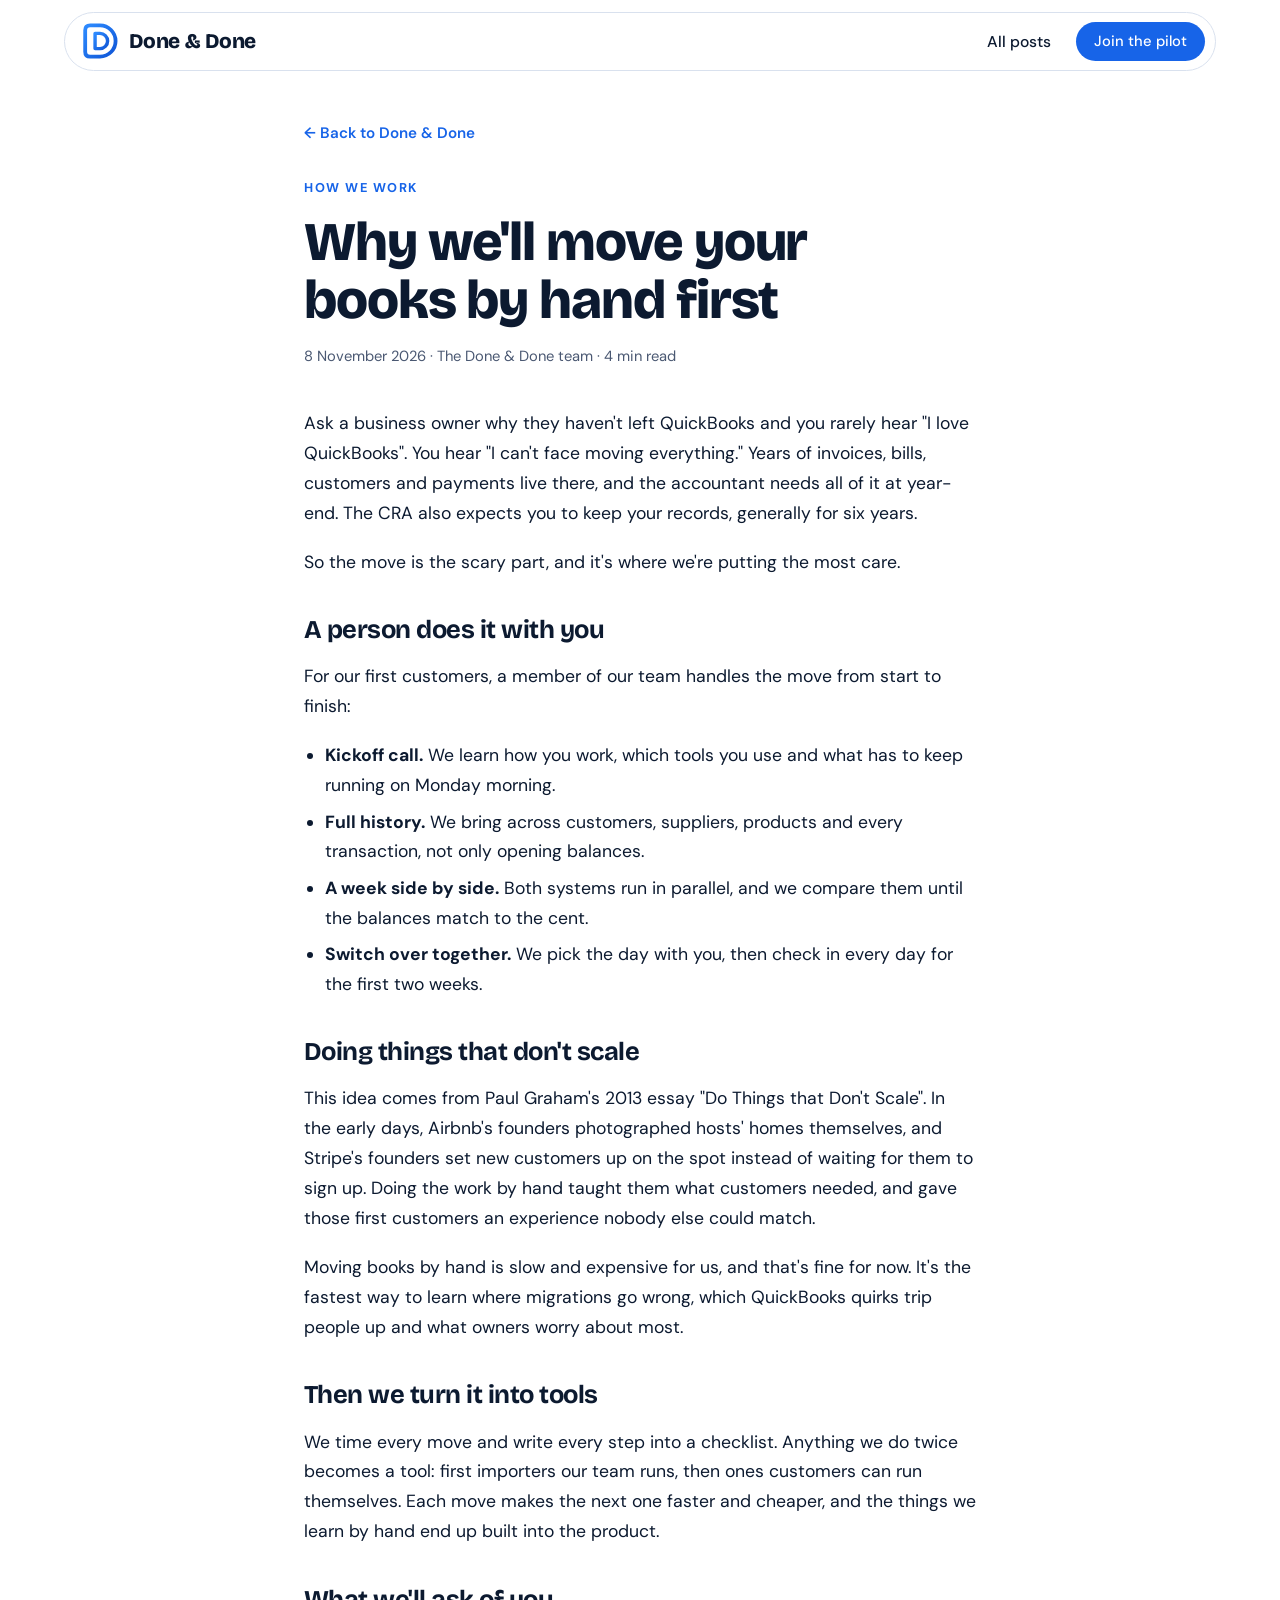
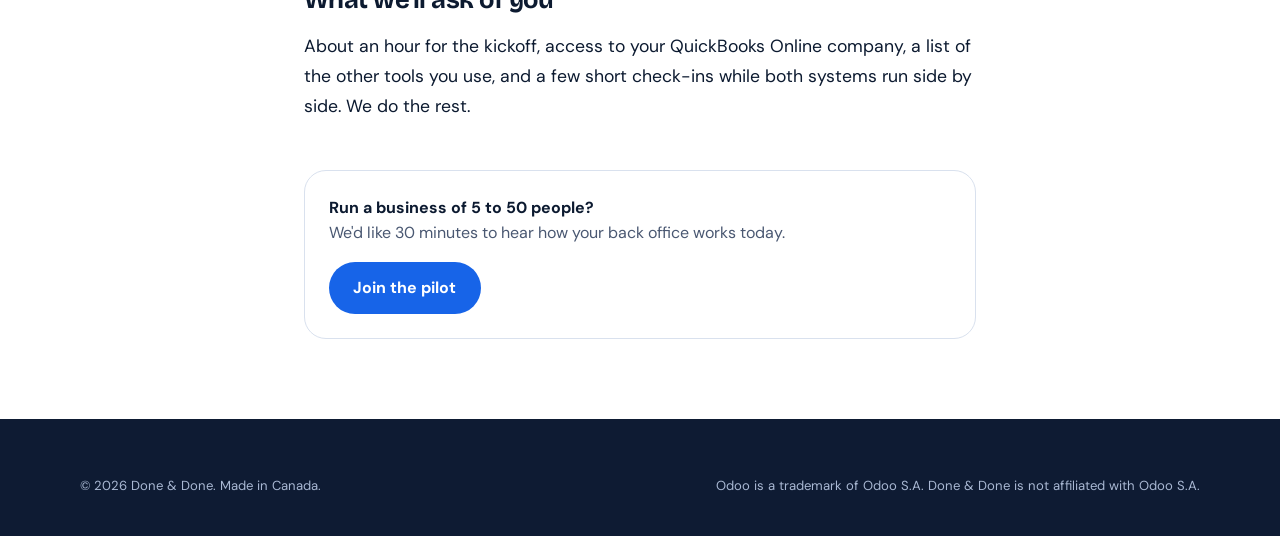
==== blog/moving-your-books-by-hand.html @ ceb871d8 "Done & Done company site Co-Authored-By: Claude Opus 5.5 <noreply@anthropic.com> Claude-Session: htt" ====
<!doctype html>
<html lang="en">
<head>
<meta charset="utf-8">
<meta name="viewport" content="width=device-width, initial-scale=1, viewport-fit=cover">
<title>Why we'll move your books by hand first · Done &amp; Done</title>
<meta name="description" content="Switching systems is the scary part. For our first customers, a person does it with you.">
<link rel="preconnect" href="https://fonts.googleapis.com">
<link rel="preconnect" href="https://fonts.gstatic.com" crossorigin>
<link rel="stylesheet" href="https://fonts.googleapis.com/css2?family=Bricolage+Grotesque:opsz,wght@12..96,500..800&family=DM+Sans:opsz,wght@9..40,400..700&family=DM+Mono:wght@400;500&display=swap">
<link rel="stylesheet" href="../assets/site.css">
</head>
<body>
<header class="site-header post-header">
  <div class="nav-shell">
    <a class="brand" href="../" aria-label="Done &amp; Done, home">
      <svg class="mark" viewBox="0 0 100 100" aria-hidden="true">
        <defs><linearGradient id="dd-grad" x1="0" y1="0" x2="1" y2="1"><stop offset="0" stop-color="#2E8BFF"/><stop offset="1" stop-color="#0F55D6"/></linearGradient></defs>
        <path class="mark-outer" d="M24 9 H50 A41 41 0 0 1 50 91 H24 Q11 91 11 78 V22 Q11 9 24 9 Z" fill="none" stroke="url(#dd-grad)" stroke-width="10" stroke-linejoin="round"/>
        <path class="mark-inner" d="M37 30 H50 A20 20 0 0 1 50 70 H37 Z" fill="none" stroke="url(#dd-grad)" stroke-width="9" stroke-linejoin="round"/>
      </svg>
      <span class="wordmark">Done &amp; Done</span>
    </a>
    <nav class="nav" aria-label="Main">
      <a href="../#blog">All posts</a>
      <a class="btn btn-primary" href="../#pilot">Join the pilot</a>
    </nav>
  </div>
</header>
<main class="post-page">
  <div class="wrap">
    <article class="article">
      <a class="back" href="../#blog">← Back to Done &amp; Done</a>
      <header>
        <p class="eyebrow">How we work</p>
        <h1>Why we'll move your books by hand first</h1>
        <p class="meta"><time datetime="2026-11-08">8 November 2026</time> · The Done &amp; Done team · 4 min read</p>
      </header>
      <div class="body">
        <p>Ask a business owner why they haven't left QuickBooks and you rarely hear "I love QuickBooks". You hear "I can't face moving everything." Years of invoices, bills, customers and payments live there, and the accountant needs all of it at year-end. The CRA also expects you to keep your records, generally for six years.</p>
        <p>So the move is the scary part, and it's where we're putting the most care.</p>
        <h2>A person does it with you</h2>
        <p>For our first customers, a member of our team handles the move from start to finish:</p>
        <ul>
        <li><strong>Kickoff call.</strong> We learn how you work, which tools you use and what has to keep running on Monday morning.</li>
        <li><strong>Full history.</strong> We bring across customers, suppliers, products and every transaction, not only opening balances.</li>
        <li><strong>A week side by side.</strong> Both systems run in parallel, and we compare them until the balances match to the cent.</li>
        <li><strong>Switch over together.</strong> We pick the day with you, then check in every day for the first two weeks.</li>
        </ul>
        <h2>Doing things that don't scale</h2>
        <p>This idea comes from Paul Graham's 2013 essay "Do Things that Don't Scale". In the early days, Airbnb's founders photographed hosts' homes themselves, and Stripe's founders set new customers up on the spot instead of waiting for them to sign up. Doing the work by hand taught them what customers needed, and gave those first customers an experience nobody else could match.</p>
        <p>Moving books by hand is slow and expensive for us, and that's fine for now. It's the fastest way to learn where migrations go wrong, which QuickBooks quirks trip people up and what owners worry about most.</p>
        <h2>Then we turn it into tools</h2>
        <p>We time every move and write every step into a checklist. Anything we do twice becomes a tool: first importers our team runs, then ones customers can run themselves. Each move makes the next one faster and cheaper, and the things we learn by hand end up built into the product.</p>
        <h2>What we'll ask of you</h2>
        <p>About an hour for the kickoff, access to your QuickBooks Online company, a list of the other tools you use, and a few short check-ins while both systems run side by side. We do the rest.</p>
      </div>
      <aside class="cta">
        <div>
          <strong>Run a business of 5 to 50 people?</strong>
          <p style="color:var(--muted)">We'd like 30 minutes to hear how your back office works today.</p>
        </div>
        <a class="btn btn-primary" href="../#pilot">Join the pilot</a>
      </aside>
    </article>
  </div>
</main>
<footer class="site-footer">
  <div class="wrap">
    <div class="foot-legal" style="margin-top:0;padding-top:0;border-top:0">
      <span>© 2026 Done &amp; Done. Made in Canada.</span>
      <span>Odoo is a trademark of Odoo S.A. Done &amp; Done is not affiliated with Odoo S.A.</span>
    </div>
  </div>
</footer>
</body>
</html>
---- assets/site.css ----
/* Done & Done site styles.
   Layout: full-width bands; hero with pixel tiles; a pinned isometric "factory" with scrolling text panels;
   a blue "Built for Canada" band framed by pixel edges; FAQ and blog strip; full footer. */
:root {
  --bg: #FFFFFF;
  --surface: #FFFFFF;
  --surface-2: #F1F5FC;
  --ink: #0C1A30;
  --muted: #4A5872;
  --line: #D9E1EE;
  --blue: #1764E8;
  --blue-strong: #0F4FC2;
  --on-blue: #FFFFFF;
  --tint: #EAF1FE;
  --hero-top: #A9C7FF;
  --band: #2F6FEA;
  --band-ink: #FFFFFF;
  --band-muted: #DCE7FF;
  --dark: #0E1B33;
  --dark-ink: #EEF3FC;
  --dark-muted: #A9B8D3;
  --done: #1E9E6A;
  --iso-top: #C9DBFF;
  --iso-left: #8DB2F7;
  --iso-right: #5C8FEC;
  --iso-ink: #0C1A30;
  --iso-belt: #17233A;
  --iso-floor: #EEF3FC;
  --iso-zone: #F2B53A;
  --iso-paper: #FFFFFF;
  --glass: rgba(255, 255, 255, 0.72);
  --shadow: 0 24px 60px -32px rgba(11, 35, 80, 0.35);
  --font-display: "Bricolage Grotesque", "DM Sans", system-ui, sans-serif;
  --font-body: "DM Sans", system-ui, -apple-system, "Segoe UI", sans-serif;
  --font-mono: "DM Mono", ui-monospace, "SFMono-Regular", Menlo, monospace;
  --step-3: clamp(2rem, 4vw, 2.9rem);
  --step-4: clamp(2.6rem, 6.4vw, 4.8rem);
  --wrap: 74rem;
  --header-h: 4.5rem;
}
:root, :root[data-theme="dark"] { color-scheme: light; }

* { box-sizing: border-box; }
html { scroll-behavior: smooth; }
section[id] { scroll-margin-top: 5.5rem; }
body {
  margin: 0; background: var(--bg); color: var(--ink);
  font-family: var(--font-body); font-size: 1rem; line-height: 1.6; -webkit-font-smoothing: antialiased;
}
h1, h2, h3 { font-family: var(--font-display); line-height: 1.06; margin: 0; text-wrap: balance; letter-spacing: -0.02em; }
p { margin: 0; }
a { color: var(--blue); }
img, svg { max-width: 100%; }
:focus-visible { outline: 3px solid var(--blue); outline-offset: 3px; border-radius: 6px; }
[hidden] { display: none !important; }

.wrap {
  max-width: var(--wrap); margin: 0 auto;
  padding-left: max(16px, env(safe-area-inset-left, 0px));
  padding-right: max(16px, env(safe-area-inset-right, 0px));
}
@media (min-width: 720px) {
  .wrap { padding-left: max(32px, env(safe-area-inset-left, 0px)); padding-right: max(32px, env(safe-area-inset-right, 0px)); }
}
.section { padding-block: clamp(4rem, 9vw, 7rem); }
.eyebrow { font-size: 0.8rem; font-weight: 700; letter-spacing: 0.12em; text-transform: uppercase; color: var(--blue); }
.lede { font-size: 1.2rem; color: var(--muted); max-width: 40rem; }
.h2 { font-size: var(--step-3); font-weight: 800; }

.btn {
  display: inline-flex; align-items: center; gap: 0.5rem; padding: 0.85rem 1.4rem; border-radius: 999px;
  font: 700 1rem var(--font-body); text-decoration: none; border: 2px solid transparent; cursor: pointer;
  transition: transform .15s ease, background-color .15s ease, border-color .15s ease;
}
.btn svg { width: 1em; height: 1em; }
.btn-primary { background: var(--blue); color: var(--on-blue); }
.btn-primary:hover { background: var(--blue-strong); transform: translateY(-1px); }
.btn-ghost { color: var(--ink); border-color: var(--line); background: var(--glass); }
.btn-ghost:hover { border-color: var(--blue); }
.btn-dark { background: var(--ink); color: var(--bg); }
.btn-dark:hover { transform: translateY(-1px); }

/* ---------- Header ---------- */
body::before { content: ""; position: fixed; inset: 0 0 auto; height: env(safe-area-inset-top, 0px); z-index: 30; background: var(--hero-top); }
.site-header {
  position: fixed; z-index: 20; left: 0; right: 0; top: env(safe-area-inset-top, 0px);
  padding-top: 0.75rem;
  padding-left: max(12px, env(safe-area-inset-left, 0px)); padding-right: max(12px, env(safe-area-inset-right, 0px));
  pointer-events: none;
}
.nav-shell {
  pointer-events: auto; margin: 0 auto; max-width: calc(var(--wrap) - 2rem);
  display: flex; align-items: center; justify-content: space-between; gap: 1.5rem;
  padding: 0.55rem 0.6rem 0.55rem 1rem; border-radius: 999px; border: 1px solid transparent;
  transition: background-color .35s ease, box-shadow .35s ease, border-color .35s ease, max-width .45s cubic-bezier(.5,0,.2,1), padding .35s ease;
}
.site-header.is-floating .nav-shell {
  max-width: 44rem; background: var(--glass); border-color: var(--line); box-shadow: var(--shadow);
  backdrop-filter: blur(14px) saturate(1.4); -webkit-backdrop-filter: blur(14px) saturate(1.4);
}
.brand { display: inline-flex; align-items: center; gap: 0.6rem; text-decoration: none; color: var(--ink); flex: none; }
.brand .mark { width: 38px; height: 38px; flex: none; overflow: visible; }
.wordmark { font-family: var(--font-display); font-weight: 800; font-size: 1.3rem; letter-spacing: -0.02em; white-space: nowrap; transition: opacity .3s ease, width .3s ease; }
.site-header.is-floating .wordmark { opacity: 0; width: 0; overflow: hidden; }
.mark-inner { transform-box: fill-box; transform-origin: 40% 50%; animation: mark-spin 7s cubic-bezier(.6,0,.3,1) infinite; }
.mark-outer { transform-box: fill-box; transform-origin: 50% 50%; animation: mark-breathe 7s ease-in-out infinite; }
@keyframes mark-spin {
  0%, 30% { transform: rotate(0deg) translateX(0); }
  42% { transform: rotate(-14deg) translateX(-3%); }
  56% { transform: rotate(10deg) translateX(3%); }
  68%, 100% { transform: rotate(0deg) translateX(0); }
}
@keyframes mark-breathe { 0%, 30%, 68%, 100% { transform: scale(1); } 49% { transform: scale(0.96); } }
.brand:hover .mark-inner { animation-duration: 2.2s; }

.nav { display: flex; align-items: center; gap: 0.25rem; }
.nav > a, .menu-btn {
  color: var(--ink); text-decoration: none; font: 500 0.98rem var(--font-body); padding: 0.5rem 0.8rem; border-radius: 999px;
  background: none; border: 0; cursor: pointer; display: inline-flex; align-items: center; gap: 0.3rem;
}
.nav > a:hover, .menu-btn:hover { background: var(--tint); }
.nav > a.btn { background: var(--blue); }
.nav .btn { margin-left: 0.5rem; padding: 0.6rem 1.15rem; font-size: 0.92rem; color: var(--on-blue); }
.nav .btn:hover { background: var(--blue-strong); }
.menu { position: relative; }
.menu-btn svg { width: 0.8rem; height: 0.8rem; transition: transform .25s ease; }
.menu.is-open .menu-btn svg { transform: rotate(180deg); }
.menu-list {
  position: absolute; top: calc(100% + 0.6rem); left: -0.5rem; min-width: 15rem; margin: 0; padding: 0.5rem; list-style: none;
  background: var(--surface); border: 1px solid var(--line); border-radius: 18px; box-shadow: var(--shadow);
  opacity: 0; visibility: hidden; transform: translateY(-10px); clip-path: inset(0 0 100% 0 round 18px);
  transition: opacity .25s ease, transform .3s cubic-bezier(.3,.7,.3,1), clip-path .35s cubic-bezier(.3,.7,.3,1), visibility 0s linear .35s;
}
.menu.is-open .menu-list { opacity: 1; visibility: visible; transform: none; clip-path: inset(0 0 0 0 round 18px); transition-delay: 0s; }
.menu-list a { display: block; padding: 0.6rem 0.8rem; border-radius: 12px; text-decoration: none; color: var(--ink); }
.menu-list a:hover { background: var(--tint); }
.menu-list small { display: block; color: var(--muted); font-size: 0.82rem; }
@media (max-width: 820px) {
  /* phones: keep the section links, drop the pilot button (it's in the hero and the contact section) */
  .nav { gap: 0; }
  .nav > a.btn { display: none; }
  .nav > a, .menu-btn { font-size: 0.9rem; padding: 0.45rem 0.55rem; white-space: nowrap; }
  .ps-tab { white-space: nowrap; font-size: 0.75rem; padding: 0.5rem 0.8rem; letter-spacing: 0.05em; }
  .wordmark { display: none; }
  .nav-shell { padding: 0.45rem 0.5rem 0.45rem 0.7rem; gap: 0.5rem; }
  .brand .mark { width: 32px; height: 32px; }
  .menu-list { left: -1rem; min-width: 14rem; }
}
@media (max-width: 360px) {
  .nav > a, .menu-btn { font-size: 0.84rem; padding: 0.4rem 0.4rem; }
  .nav > a[href="#blog"] { display: none; }
}

/* ---------- Hero ---------- */
.hero {
  position: relative; overflow: hidden;
  background: linear-gradient(180deg, var(--hero-top) 0%, color-mix(in srgb, var(--hero-top) 45%, var(--bg)) 38%, var(--bg) 72%);
  padding-block: calc(var(--header-h) + clamp(3rem, 7vw, 5.5rem)) clamp(4rem, 8vw, 6rem);
}
.tiles { position: absolute; inset: 0; display: grid; z-index: 0; }
.tile { background: transparent; transition: background-color .6s ease; }
.tile.on { background: var(--bg); }
.tile.lo.on { background: color-mix(in srgb, var(--hero-top) 70%, var(--bg)); }
.hero-inner { position: relative; z-index: 1; display: flex; flex-direction: column; align-items: center; text-align: center; }
.hero h1 { font-size: var(--step-4); font-weight: 800; max-width: 15ch; }
.hero h1 em { font-style: normal; color: var(--blue); }
.hero .lede { margin-top: 1.4rem; color: var(--ink); opacity: 0.82; }
.hero-ctas { display: flex; flex-wrap: wrap; justify-content: center; gap: 0.75rem; margin-top: 2rem; }

.week {
  margin-top: clamp(2.5rem, 5vw, 3.5rem); width: 100%; max-width: 46rem; text-align: left;
  background: var(--surface); border: 1px solid var(--line); border-radius: 26px; padding: 1.5rem 1.6rem; box-shadow: var(--shadow);
}
.week-head { display: flex; flex-wrap: wrap; justify-content: space-between; align-items: center; gap: 0.5rem; }
.pill { display: inline-block; padding: 0.25rem 0.7rem; border-radius: 999px; background: var(--blue); color: var(--on-blue); font-size: 0.72rem; font-weight: 700; letter-spacing: 0.08em; text-transform: uppercase; }
.week h2 { font: 700 1.05rem var(--font-body); letter-spacing: 0; }
.week ul { list-style: none; margin: 1rem 0 0; padding: 0; display: grid; grid-template-columns: repeat(2, minmax(0, 1fr)); gap: 0.9rem 1.5rem; }
@media (max-width: 600px) { .week ul { grid-template-columns: minmax(0, 1fr); } }
.week li { display: grid; grid-template-columns: 1.5rem minmax(0, 1fr); gap: 0.6rem; align-items: start; font-size: 0.95rem; }
.tick { width: 1.5rem; height: 1.5rem; border-radius: 50%; background: var(--done); display: grid; place-items: center; }
.tick svg { width: 0.85rem; height: 0.85rem; }
.week li s { color: var(--muted); }
.week li small { display: block; color: var(--ink); font-size: 0.85rem; }

/* ---------- Problem (dark card) ---------- */
.dark-card {
  background: var(--dark); color: var(--dark-ink); border-radius: 28px; overflow: hidden;
  display: grid; grid-template-columns: minmax(0, 1fr) minmax(0, 1fr); gap: 2rem; align-items: center;
  padding: clamp(2rem, 5vw, 3.5rem);
}
@media (max-width: 880px) { .dark-card { grid-template-columns: minmax(0, 1fr); } }
.dark-card .eyebrow { color: var(--dark-muted); }
.dark-card h2 { margin-top: 0.75rem; }
.dark-card p { color: var(--dark-muted); }
.pains { list-style: none; padding: 0; margin: 1.5rem 0 0; display: flex; flex-direction: column; gap: 0.8rem; }
.pains li { color: var(--dark-muted); padding-left: 1.4rem; position: relative; }
.pains li::before { content: ""; position: absolute; left: 0; top: 0.6em; width: 0.6rem; height: 0.6rem; background: var(--blue); }
.pains b { color: var(--dark-ink); }
.stat-line { margin-top: 1.75rem; padding-top: 1.25rem; border-top: 1px solid rgba(255,255,255,.14); display: grid; grid-template-columns: auto minmax(0, 1fr); gap: 1rem; align-items: center; }
.stat-line .num { font-family: var(--font-display); font-weight: 800; font-size: 2.6rem; line-height: 1; color: #7FAEFF; white-space: nowrap; }
.stat-line p { font-size: 0.95rem; }
.stat-line small { display: block; font-size: 0.75rem; margin-top: 0.25rem; opacity: 0.8; }
.scatter svg { width: 100%; height: auto; display: block; }
.scatter text { font: 600 13px var(--font-body); fill: #EEF3FC; }
.scatter .t { fill: #2A4D96; } .scatter .l { fill: #1C3A78; } .scatter .r { fill: #132C5E; }
.scatter .gap { stroke: #7FAEFF; stroke-width: 1.5; stroke-dasharray: 4 6; fill: none; opacity: .7; }
.scatter .x { stroke: #FF8A7A; stroke-width: 2.2; stroke-linecap: round; }
.scatter .floor { fill: rgba(255,255,255,.04); }

/* ---------- Factory (feature-flagged) ---------- */
.factory-intro { display: flex; flex-direction: column; align-items: center; text-align: center; gap: 1rem; }
.factory-intro .lede { max-width: 44rem; }
.factory-grid { display: grid; grid-template-columns: minmax(0, 1.35fr) minmax(0, 1fr); gap: clamp(1rem, 4vw, 3rem); margin-top: 2rem; }
.factory-stage {
  position: sticky; top: calc(env(safe-area-inset-top, 0px) + 6rem); height: min(72vh, 680px); align-self: start;
  display: flex; align-items: center; justify-content: center;
}
.factory-stage svg { width: 100%; height: 100%; overflow: visible; }
.factory-steps { list-style: none; margin: 0; padding: 0; }
.fstep { min-height: 72vh; display: flex; align-items: center; }
.fstep:first-child { min-height: 50vh; align-items: flex-start; padding-top: 12vh; }
.fstep:last-child { min-height: 60vh; }
.fcard {
  background: var(--surface); border: 1px solid var(--line); border-radius: 24px; padding: 1.6rem; width: 100%;
  opacity: 0.35; transform: translateY(8px); transition: opacity .45s ease, transform .45s ease, box-shadow .45s ease;
}
.fstep.is-active .fcard { opacity: 1; transform: none; box-shadow: var(--shadow); }
.fcard .num { font-family: var(--font-mono); font-size: 0.85rem; color: var(--blue); }
.fcard h3 { font-size: 1.6rem; margin-top: 0.4rem; }
.fcard p { color: var(--muted); margin-top: 0.6rem; }
.fcard code { display: block; margin-top: 1rem; padding: 0.75rem 0.9rem; border-radius: 12px; background: var(--surface-2); font: 0.82rem/1.55 var(--font-mono); color: var(--ink); white-space: normal; font-variant-numeric: tabular-nums; }
@media (max-width: 880px) {
  .factory-grid { grid-template-columns: minmax(0, 1fr); }
  .factory-stage { top: calc(env(safe-area-inset-top, 0px) + 4.5rem); height: 36vh; z-index: 2; background: var(--bg); border-bottom: 1px solid var(--line); padding-bottom: 0.5rem; }
  .fstep, .fstep:first-child, .fstep:last-child { min-height: 62vh; padding-top: 0; align-items: center; }
}

/* isometric scene */
.iso .t { fill: var(--iso-top); } .iso .l { fill: var(--iso-left); } .iso .r { fill: var(--iso-right); }
.iso .t, .iso .l, .iso .r { stroke: var(--iso-ink); stroke-opacity: .12; stroke-width: .6; stroke-linejoin: round; }
.iso .belt .t { fill: var(--iso-belt); }
.iso .belt .l, .iso .belt .r { fill: var(--iso-left); }
.iso .roller { fill: var(--iso-ink); opacity: .35; }
.iso .floor { fill: var(--iso-floor); }
.iso .zone { fill: none; stroke: var(--iso-zone); stroke-width: 2; stroke-dasharray: 7 7; opacity: .55; transition: opacity .4s ease; }
.iso .ink .t, .iso .ink .l, .iso .ink .r { fill: var(--iso-ink); }
.iso .paper { fill: var(--iso-paper); stroke: var(--iso-ink); stroke-opacity: .25; stroke-width: .6; }
.iso .accent { fill: var(--blue); }
.iso .amber { fill: var(--iso-zone); }
.iso .screen { fill: var(--iso-belt); }
.iso .bar { fill: #7FAEFF; transform-box: fill-box; transform-origin: 50% 100%; }
.iso .head { fill: var(--iso-ink); }
.iso .st { transition: opacity .5s ease, filter .5s ease; }
.iso[data-active] .st { opacity: .26; filter: saturate(0.2); }
.iso[data-active] .st.on { opacity: 1; filter: none; }
.iso .st.on .zone { opacity: 1; animation: zone-march 1.2s linear infinite; }
@keyframes zone-march { to { stroke-dashoffset: -14; } }
.iso .st.on .bar { animation: bar-grow .9s cubic-bezier(.3,.7,.3,1) both; }
@keyframes bar-grow { from { transform: scaleY(0.1); } to { transform: scaleY(1); } }
.iso .parcel .t { fill: #F5C46A; } .iso .parcel .l { fill: #E3A33C; } .iso .parcel .r { fill: #C98622; }
.iso .blink { animation: blink 1.6s ease-in-out infinite; }
@keyframes blink { 50% { opacity: .25; } }

/* ---------- Order flow (shown when the factory flag is off) ---------- */
.band-flow { background: var(--dark); color: var(--dark-ink); }
.band-flow .eyebrow { color: var(--dark-muted); }
.band-flow .lede { color: var(--dark-muted); }
.flow-head { display: flex; flex-wrap: wrap; justify-content: space-between; align-items: end; gap: 1.5rem; }
.flow-controls { display: flex; gap: 0.5rem; }
.flow-controls button { background: transparent; color: var(--dark-ink); border: 1px solid #2A4270; border-radius: 999px; padding: 0.5rem 1rem; font: 600 0.9rem var(--font-body); cursor: pointer; }
.flow-controls button:hover { border-color: var(--dark-ink); }
.machine { position: relative; margin-top: 2rem; padding-top: 2.75rem; }
.rail { position: absolute; background: #2A4270; border-radius: 4px; }
.rail-fill { position: absolute; background: var(--blue); border-radius: 4px; transition: all .8s cubic-bezier(.6,.05,.3,1); }
.stations { position: relative; z-index: 1; display: grid; grid-template-columns: repeat(5, minmax(0, 1fr)); gap: 1rem; list-style: none; margin: 0; padding: 0; }
.station { background: #13284F; border: 1px solid #2A4270; border-radius: 18px; padding: 1.1rem 1rem 1.2rem; display: flex; flex-direction: column; gap: 0.55rem; min-width: 0; transition: border-color .4s ease, transform .4s ease; }
.station .ico { width: 44px; height: 44px; border-radius: 12px; display: grid; place-items: center; background: var(--dark); border: 1px solid #2A4270; transition: background-color .4s ease; }
.station .ico svg { width: 22px; height: 22px; stroke: var(--dark-muted); }
.station h3 { font-size: 1.1rem; }
.station p { font-size: 0.88rem; color: var(--dark-muted); line-height: 1.45; }
.station.is-on { border-color: var(--blue); transform: translateY(-4px); }
.station.is-on .ico, .station.is-done .ico { background: var(--blue); border-color: var(--blue); }
.station.is-on .ico svg, .station.is-done .ico svg { stroke: #FFFFFF; }
.flow-parcel { position: absolute; z-index: 2; left: 0; top: 0; width: 34px; height: 34px; margin: -17px 0 0 -17px; border-radius: 10px; background: #FFFFFF; box-shadow: 0 0 0 6px rgba(23,100,232,.45); display: grid; place-items: center; transition: transform .8s cubic-bezier(.6,.05,.3,1); }
.flow-parcel svg { width: 18px; height: 18px; stroke: #1764E8; }
.slip { margin-top: 2rem; background: var(--surface); color: var(--ink); border-radius: 18px; padding: 1.5rem; }
.slip-title { font-size: 0.8rem; font-weight: 700; letter-spacing: 0.1em; text-transform: uppercase; color: var(--muted); }
.slip ol { list-style: none; margin: 0.75rem 0 0; padding: 0; display: flex; flex-direction: column; gap: 0.45rem; font: 0.85rem var(--font-mono); }
.slip li { display: grid; grid-template-columns: 6.5rem minmax(0, 1fr); gap: 0.75rem; opacity: 0.35; transition: opacity .4s ease; font-variant-numeric: tabular-nums; }
.slip li.is-done { opacity: 1; }
.slip li b { font-weight: 500; color: var(--blue); }
@media (max-width: 860px) {
  .machine { padding-top: 0; }
  .stations { grid-template-columns: minmax(0, 1fr); gap: 0.75rem; padding-left: 3rem; }
  .station { flex-direction: row; align-items: center; gap: 0.9rem; padding: 0.9rem; }
  .station .ico { flex: none; }
  .station.is-on { transform: translateX(4px); }
}
@media (max-width: 520px) { .slip li { grid-template-columns: minmax(0, 1fr); gap: 0; } }

/* ---------- How it works ---------- */
.steps { list-style: none; margin: 3rem 0 0; padding: 0; display: grid; grid-template-columns: repeat(4, minmax(0, 1fr)); gap: 1.25rem; counter-reset: step; }
@media (max-width: 960px) { .steps { grid-template-columns: repeat(2, minmax(0, 1fr)); } }
@media (max-width: 560px) { .steps { grid-template-columns: minmax(0, 1fr); } }
.steps li { counter-increment: step; background: var(--surface); border: 1px solid var(--line); border-radius: 22px; padding: 1.5rem; display: flex; flex-direction: column; gap: 0.5rem; min-width: 0; }
.steps li::before { content: "0" counter(step); font: 500 0.85rem var(--font-mono); color: var(--blue); }
.steps h3 { font-size: 1.35rem; }
.steps p { color: var(--muted); }

/* ---------- Pixel edges + Canada band ---------- */
.pixel-edge { display: grid; height: calc(var(--px, 32px) * 4); }
.pixel-edge span { background: transparent; }
.pixel-edge span.on { background: var(--band); }
.pixel-edge.flip span.on { background: var(--bg); }
.pixel-edge.flip { background: var(--band); }
.canada { background: var(--band); color: var(--band-ink); padding-block: clamp(3rem, 7vw, 5rem); }
.canada .eyebrow { color: var(--band-muted); }
.canada-head { display: grid; grid-template-columns: minmax(0, 1fr) minmax(0, 1fr); gap: 2rem; align-items: end; }
@media (max-width: 880px) { .canada-head { grid-template-columns: minmax(0, 1fr); } }
.canada-head p { color: var(--band-muted); font-size: 1.1rem; }
.canada-cards { display: grid; grid-template-columns: repeat(3, minmax(0, 1fr)); gap: 1.25rem; margin-top: 2.5rem; }
@media (max-width: 880px) { .canada-cards { grid-template-columns: minmax(0, 1fr); } }
.ccard { background: var(--surface); color: var(--ink); border-radius: 24px; padding: 1.6rem; display: flex; flex-direction: column; gap: 0.6rem; min-width: 0; }
.ccard .big { font-family: var(--font-display); font-weight: 800; font-size: clamp(2.2rem, 4vw, 3rem); line-height: 1; letter-spacing: -0.03em; }
.ccard p { color: var(--muted); }
.ccard.wide { grid-column: 1 / -1; display: grid; grid-template-columns: minmax(0, 1fr) minmax(0, 1.6fr); gap: 1.5rem 2.5rem; align-items: start; }
@media (max-width: 880px) { .ccard.wide { grid-template-columns: minmax(0, 1fr); } }
.ccard h3 { font-size: 1.35rem; }
.tax-wrap { overflow-x: auto; }
.tax { width: 100%; border-collapse: collapse; font-size: 0.95rem; min-width: 20rem; }
.tax th, .tax td { text-align: left; padding: 0.55rem 0.75rem; border-bottom: 1px solid var(--line); }
.tax th { font-size: 0.72rem; letter-spacing: 0.1em; text-transform: uppercase; color: var(--muted); font-weight: 700; }
.tax td.r, .tax th.r { text-align: right; }
.tax td.r { font: 0.9rem var(--font-mono); font-variant-numeric: tabular-nums; }
.tax-note { font-size: 0.8rem; color: var(--muted); margin-top: 0.6rem; }

/* ---------- Fit ---------- */
.fit-grid { display: grid; grid-template-columns: repeat(3, minmax(0, 1fr)); gap: 1.25rem; margin-top: 2.5rem; }
@media (max-width: 880px) { .fit-grid { grid-template-columns: minmax(0, 1fr); } }
.fit { border-top: 3px solid var(--blue); padding-top: 1.25rem; display: flex; flex-direction: column; gap: 0.5rem; }
.fit h3 { font-size: 1.3rem; }
.fit p { color: var(--muted); }

/* ---------- FAQ ---------- */
.faq-grid { display: grid; grid-template-columns: minmax(0, 0.8fr) minmax(0, 1.5fr); gap: clamp(2rem, 5vw, 4rem); align-items: start; }
@media (max-width: 880px) { .faq-grid { grid-template-columns: minmax(0, 1fr); } }
.faq-side { display: flex; flex-direction: column; gap: 1rem; align-items: flex-start; }
.faq-side h2 { font-size: clamp(2.6rem, 6vw, 4rem); }
.faq-side p { color: var(--muted); }
.faq-list { display: flex; flex-direction: column; gap: 0.75rem; }
.faq-list details { background: var(--surface); border: 1px solid var(--line); border-radius: 20px; padding: 0 1.4rem; transition: box-shadow .3s ease; }
.faq-list details[open] { box-shadow: var(--shadow); }
.faq-list summary { cursor: pointer; list-style: none; padding: 1.2rem 0; font: 700 1.15rem var(--font-display); letter-spacing: -0.01em; display: flex; justify-content: space-between; align-items: center; gap: 1rem; }
.faq-list summary::-webkit-details-marker { display: none; }
.faq-list summary::after { content: ""; flex: none; width: 1rem; height: 1rem; background:
  linear-gradient(var(--ink), var(--ink)) center / 100% 2px no-repeat, linear-gradient(var(--ink), var(--ink)) center / 2px 100% no-repeat; transition: transform .25s ease; }
.faq-list details[open] summary::after { transform: rotate(45deg); }
.faq-list details p { padding-bottom: 1.3rem; color: var(--muted); }

/* ---------- Blog strip ---------- */
.blog-head { display: grid; grid-template-columns: minmax(0, 1fr) minmax(0, 0.8fr); gap: 2rem; align-items: end; }
@media (max-width: 880px) { .blog-head { grid-template-columns: minmax(0, 1fr); } }
.blog-head h2 { font-size: clamp(2.4rem, 5.5vw, 3.6rem); }
.blog-head p { color: var(--muted); }
.posts { display: grid; grid-template-columns: repeat(2, minmax(0, 1fr)); gap: 1.5rem; margin-top: 2.5rem; }
@media (max-width: 720px) { .posts { grid-template-columns: minmax(0, 1fr); } }
.post-card { display: flex; flex-direction: column; gap: 0.8rem; text-decoration: none; color: var(--ink); min-width: 0; }
.post-thumb { position: relative; aspect-ratio: 16 / 9; max-width: 100%; border-radius: 22px; overflow: hidden; background: var(--band); display: grid; }
.post-thumb span.on { background: var(--hero-top); }
.post-thumb .tag { position: absolute; left: 1rem; top: 1rem; background: var(--glass); color: var(--ink); font-size: 0.72rem; font-weight: 700; letter-spacing: 0.08em; text-transform: uppercase; padding: 0.3rem 0.7rem; border-radius: 999px; }
.post-card h3 { font-size: 1.35rem; transition: color .2s ease; }
.post-card:hover h3 { color: var(--blue); }
.post-card p { color: var(--muted); }
.post-card time { font-size: 0.85rem; color: var(--muted); }

/* ---------- Pilot ---------- */
.pilot { background: var(--blue); color: var(--on-blue); border-radius: 28px; padding: clamp(2rem, 5vw, 3.5rem); display: grid; grid-template-columns: minmax(0, 1.3fr) minmax(0, 1fr); gap: 2rem; align-items: center; }
@media (max-width: 880px) { .pilot { grid-template-columns: minmax(0, 1fr); } }
.pilot h2 { font-size: var(--step-3); }
.pilot p { margin-top: 1rem; font-size: 1.1rem; opacity: 0.92; max-width: 34rem; }
.pilot ul { margin: 1.25rem 0 0; padding-left: 1.2rem; display: flex; flex-direction: column; gap: 0.35rem; }
.contact-card { background: var(--surface); color: var(--ink); border-radius: 18px; padding: 1.5rem; display: flex; flex-direction: column; gap: 0.75rem; min-width: 0; }
.contact-card .label { font-size: 0.8rem; font-weight: 700; letter-spacing: 0.1em; text-transform: uppercase; color: var(--muted); }
.email-row { display: flex; flex-wrap: wrap; gap: 0.5rem; align-items: center; }
.email { font: 1.05rem var(--font-mono); user-select: all; word-break: break-all; color: var(--ink); text-decoration: none; }
.copy { background: var(--tint); color: var(--ink); border: 0; border-radius: 999px; padding: 0.4rem 0.9rem; font: 600 0.85rem var(--font-body); cursor: pointer; }
.contact-card small { color: var(--muted); font-size: 0.85rem; }

/* ---------- Footer ---------- */
.site-footer { background: var(--dark); color: var(--dark-muted); padding-block: 3.5rem 2.5rem; font-size: 0.92rem; }
.foot-grid { display: grid; grid-template-columns: minmax(0, 1.4fr) repeat(3, minmax(0, 1fr)); gap: 2rem; }
@media (max-width: 820px) { .foot-grid { grid-template-columns: repeat(2, minmax(0, 1fr)); } }
@media (max-width: 480px) { .foot-grid { grid-template-columns: minmax(0, 1fr); } }
.site-footer .brand { color: var(--dark-ink); }
.site-footer h3 { font: 700 0.75rem var(--font-body); letter-spacing: 0.12em; text-transform: uppercase; color: var(--dark-ink); margin-bottom: 0.8rem; }
.site-footer ul { list-style: none; margin: 0; padding: 0; display: flex; flex-direction: column; gap: 0.45rem; }
.site-footer a { color: var(--dark-muted); text-decoration: none; }
.site-footer a:hover { color: var(--dark-ink); }
.foot-blurb { margin-top: 1rem; max-width: 22rem; }
.foot-legal { margin-top: 3rem; padding-top: 1.5rem; border-top: 1px solid rgba(255,255,255,.1); display: flex; flex-wrap: wrap; justify-content: space-between; gap: 1rem; font-size: 0.82rem; }

/* ---------- Blog post pages ---------- */
.post-page { padding-block: calc(var(--header-h) + 3rem) 5rem; }
.post-page .back { display: inline-flex; gap: 0.4rem; align-items: center; text-decoration: none; font-weight: 600; font-size: 0.95rem; }
.article { max-width: 42rem; margin: 0 auto; }
.article header { margin-top: 2rem; display: flex; flex-direction: column; gap: 1rem; }
.article h1 { font-size: clamp(2.2rem, 5vw, 3.4rem); font-weight: 800; }
.article .meta { color: var(--muted); font-size: 0.92rem; }
.article .body { margin-top: 2.5rem; display: flex; flex-direction: column; gap: 1.2rem; font-size: 1.1rem; line-height: 1.7; }
.article .body h2 { font-size: 1.6rem; margin-top: 1.2rem; }
.article .body ul { margin: 0; padding-left: 1.3rem; display: flex; flex-direction: column; gap: 0.4rem; }
.article .body blockquote { margin: 0; padding: 1rem 1.25rem; border-left: 4px solid var(--blue); background: var(--surface); border-radius: 0 14px 14px 0; color: var(--muted); }
.article .body .src { font-size: 0.85rem; color: var(--muted); }
.article .cta { margin-top: 3rem; background: var(--surface); border: 1px solid var(--line); border-radius: 22px; padding: 1.5rem; display: flex; flex-wrap: wrap; gap: 1rem; justify-content: space-between; align-items: center; }
.post-page .site-header .nav-shell, .post-page-header .nav-shell { background: var(--glass); border-color: var(--line); }

@media (prefers-reduced-motion: reduce) {
  html { scroll-behavior: auto; }
  *, *::before, *::after { animation: none !important; transition: none !important; }
}

/* isometric scene parts */
.iso .slab .l, .iso .slab .r { fill: var(--iso-left); opacity: .35; }
.iso .sign { font: 800 13px var(--font-display); fill: #FFFFFF; letter-spacing: .08em; }
.iso .sign.small { font: 600 9px var(--font-mono); letter-spacing: 0; }
.iso .glow { fill: #7FAEFF; }
.iso .desk .t { fill: var(--iso-paper); }
.iso .shelf .t, .iso .shelf .l, .iso .shelf .r, .iso .post .t, .iso .post .l, .iso .post .r { fill: var(--iso-right); }
.iso .carton .t { fill: #F5C46A; } .iso .carton .l { fill: #E3A33C; } .iso .carton .r { fill: #C98622; }
.iso .pallet .t { fill: #C9A57A; } .iso .pallet .l { fill: #A9855A; } .iso .pallet .r { fill: #8C6C45; }
.iso .paperbox .t { fill: var(--iso-paper); } .iso .paperbox .l, .iso .paperbox .r { fill: var(--iso-top); }
.iso .ledger .t { fill: var(--blue); } .iso .ledger .l { fill: var(--iso-paper); } .iso .ledger .r { fill: var(--iso-paper); }
.iso .screenbox .l { fill: var(--iso-belt); } .iso .screenbox .t { fill: var(--iso-ink); } .iso .screenbox .r { fill: var(--iso-ink); }
.iso .shirt .t { fill: #7FAEFF; } .iso .shirt .l { fill: var(--blue); } .iso .shirt .r { fill: var(--blue-strong); }
.iso .bubble-bg { fill: var(--surface); stroke: var(--iso-ink); stroke-opacity: .2; }
.iso .bubble-tick { fill: none; stroke: var(--done); stroke-width: 3; stroke-linecap: round; stroke-linejoin: round; }
.iso .tline { stroke: #FFFFFF; stroke-width: 1.5; opacity: .8; }
.iso .belt-run { fill: none; stroke: #7FAEFF; stroke-width: 1.4; stroke-dasharray: 3 9; opacity: .55; animation: belt-run 1s linear infinite; }
@keyframes belt-run { to { stroke-dashoffset: -12; } }
.iso .parcel-label { fill: #FFFFFF; opacity: .9; }
.scatter .floorbox .l, .scatter .floorbox .r { fill: rgba(255,255,255,.03); }
.post-header .nav-shell { background: var(--glass); border-color: var(--line); box-shadow: var(--shadow); backdrop-filter: blur(14px); -webkit-backdrop-filter: blur(14px); }
.post-header .nav > a:not(.btn) { display: inline-flex; }

/* ---------- Apps ---------- */
.apps-head { display: grid; grid-template-columns: minmax(0, 1fr) minmax(0, 1fr); gap: 2rem; align-items: end; }
@media (max-width: 880px) { .apps-head { grid-template-columns: minmax(0, 1fr); } }
.apps-head > p { color: var(--muted); font-size: 1.1rem; }
.apps { list-style: none; margin: 2.5rem 0 0; padding: 0; display: grid; grid-template-columns: repeat(4, minmax(0, 1fr)); gap: 1rem; }
@media (max-width: 1000px) { .apps { grid-template-columns: repeat(2, minmax(0, 1fr)); } }
@media (max-width: 520px) { .apps { grid-template-columns: minmax(0, 1fr); } }
.app { background: var(--surface); border: 1px solid var(--line); border-radius: 20px; padding: 1.3rem; display: flex; flex-direction: column; gap: 0.45rem; min-width: 0; transition: border-color .2s ease, transform .2s ease; }
.app:hover { border-color: var(--blue); transform: translateY(-2px); }
.app h3 { font-size: 1.2rem; }
.app p { color: var(--muted); font-size: 0.95rem; flex: 1; }
.app .instead { font-size: 0.8rem; font-weight: 600; color: var(--blue); }
.app-more { background: var(--tint); border-color: transparent; }
.connect { margin-top: 1.5rem; color: var(--muted); max-width: 52rem; }
.connect b { color: var(--ink); }

/* ---------- Maple leaves ---------- */
.leaf-wrap { position: relative; display: inline-block; }
.leaf { position: absolute; left: 0; top: 0; width: 22px; height: 22px; pointer-events: none; will-change: transform; z-index: 2; }
.leaf svg { width: 100%; height: 100%; display: block; overflow: visible; }

/* ---------- Problem / fix tabs ---------- */
.dark-card.ps { display: block; }
.ps-tabs { display: inline-flex; gap: 0.35rem; padding: 0.3rem; border-radius: 999px; background: rgba(255,255,255,.07); margin-bottom: 1.75rem; }
.ps-tab {
  position: relative; overflow: hidden; display: inline-flex; align-items: center; gap: 0.5rem;
  border: 0; border-radius: 999px; padding: 0.55rem 1.1rem; cursor: pointer;
  background: transparent; color: var(--dark-muted); font: 700 0.85rem var(--font-body); letter-spacing: 0.08em; text-transform: uppercase;
}
.ps-tab[aria-selected="true"] { background: rgba(255,255,255,.12); color: var(--dark-ink); }
.ps-bar { position: absolute; left: 0; bottom: 0; height: 3px; width: 0; background: #7FAEFF; }
.ps-tab[aria-selected="true"] .ps-bar.run { animation: ps-progress var(--ps-dur, 6s) linear forwards; }
@keyframes ps-progress { from { width: 0; } to { width: 100%; } }
.ps-ico { width: 1.15rem; height: 1.15rem; border-radius: 50%; display: inline-grid; place-items: center; flex: none; }
.ps-x { background: #E5484D; } .ps-check { background: #2FBF7A; }
.ps-x::before, .ps-check::before { content: ""; width: 0.7rem; height: 0.7rem; background: #fff;
  -webkit-mask: var(--m) center / contain no-repeat; mask: var(--m) center / contain no-repeat; }
.ps-x { --m: url("data:image/svg+xml,%3Csvg xmlns='http://www.w3.org/2000/svg' viewBox='0 0 12 12'%3E%3Cpath d='M3 3l6 6M9 3l-6 6' stroke='black' stroke-width='2.2' stroke-linecap='round'/%3E%3C/svg%3E"); }
.ps-check { --m: url("data:image/svg+xml,%3Csvg xmlns='http://www.w3.org/2000/svg' viewBox='0 0 12 12'%3E%3Cpath d='M2.5 6.2l2.4 2.4 4.6-5' fill='none' stroke='black' stroke-width='2.2' stroke-linecap='round' stroke-linejoin='round'/%3E%3C/svg%3E"); }
.ps-panel { display: grid; grid-template-columns: minmax(0, 1fr) minmax(0, 1fr); gap: 2rem; align-items: center; animation: ps-in .6s cubic-bezier(.3,.7,.3,1); }
@media (max-width: 880px) { .ps-panel { grid-template-columns: minmax(0, 1fr); } }
@keyframes ps-in { from { opacity: 0; transform: translateY(12px); } to { opacity: 1; transform: none; } }
.marks { list-style: none; padding: 0; margin: 1.5rem 0 0; display: flex; flex-direction: column; gap: 0.85rem; }
.marks li { display: grid; grid-template-columns: 26px minmax(0, 1fr); gap: 0.75rem; align-items: start; color: var(--dark-muted); }
.marks li b { color: var(--dark-ink); }
.marks tiny-tell { --tell-size: 26px; --tell-color-error: #FF6B6F; --tell-color-done: #3CD08A; --tell-color-working: #7FAEFF; margin-top: 0.05em; }
/* before the flipdot script loads (or if it can't), show a plain coloured dot */
.marks tiny-tell:not(:defined) { display: inline-block; width: 26px; height: 26px; border-radius: 6px; }
.marks li.no tiny-tell:not(:defined) { background: color-mix(in srgb, #E5484D 35%, transparent); }
.marks li.yes tiny-tell:not(:defined) { background: color-mix(in srgb, #2FBF7A 35%, transparent); }
.marks li.yes { animation: ps-in .5s cubic-bezier(.3,.7,.3,1) both; }
.marks li.yes:nth-child(2) { animation-delay: .12s; } .marks li.yes:nth-child(3) { animation-delay: .24s; } .marks li.yes:nth-child(4) { animation-delay: .36s; }
.scatter .link { stroke: #2FBF7A; stroke-width: 2.2; opacity: .85; }
.scatter .ok-bg { fill: #2FBF7A; }
.scatter .ok { fill: none; stroke: #fff; stroke-width: 2; stroke-linecap: round; stroke-linejoin: round; }
.scatter .hub .t { fill: #4D8DFF; } .scatter .hub .l { fill: #1764E8; } .scatter .hub .r { fill: #0F4FC2; }
.scatter text.hub-label { font: 800 15px var(--font-display); }
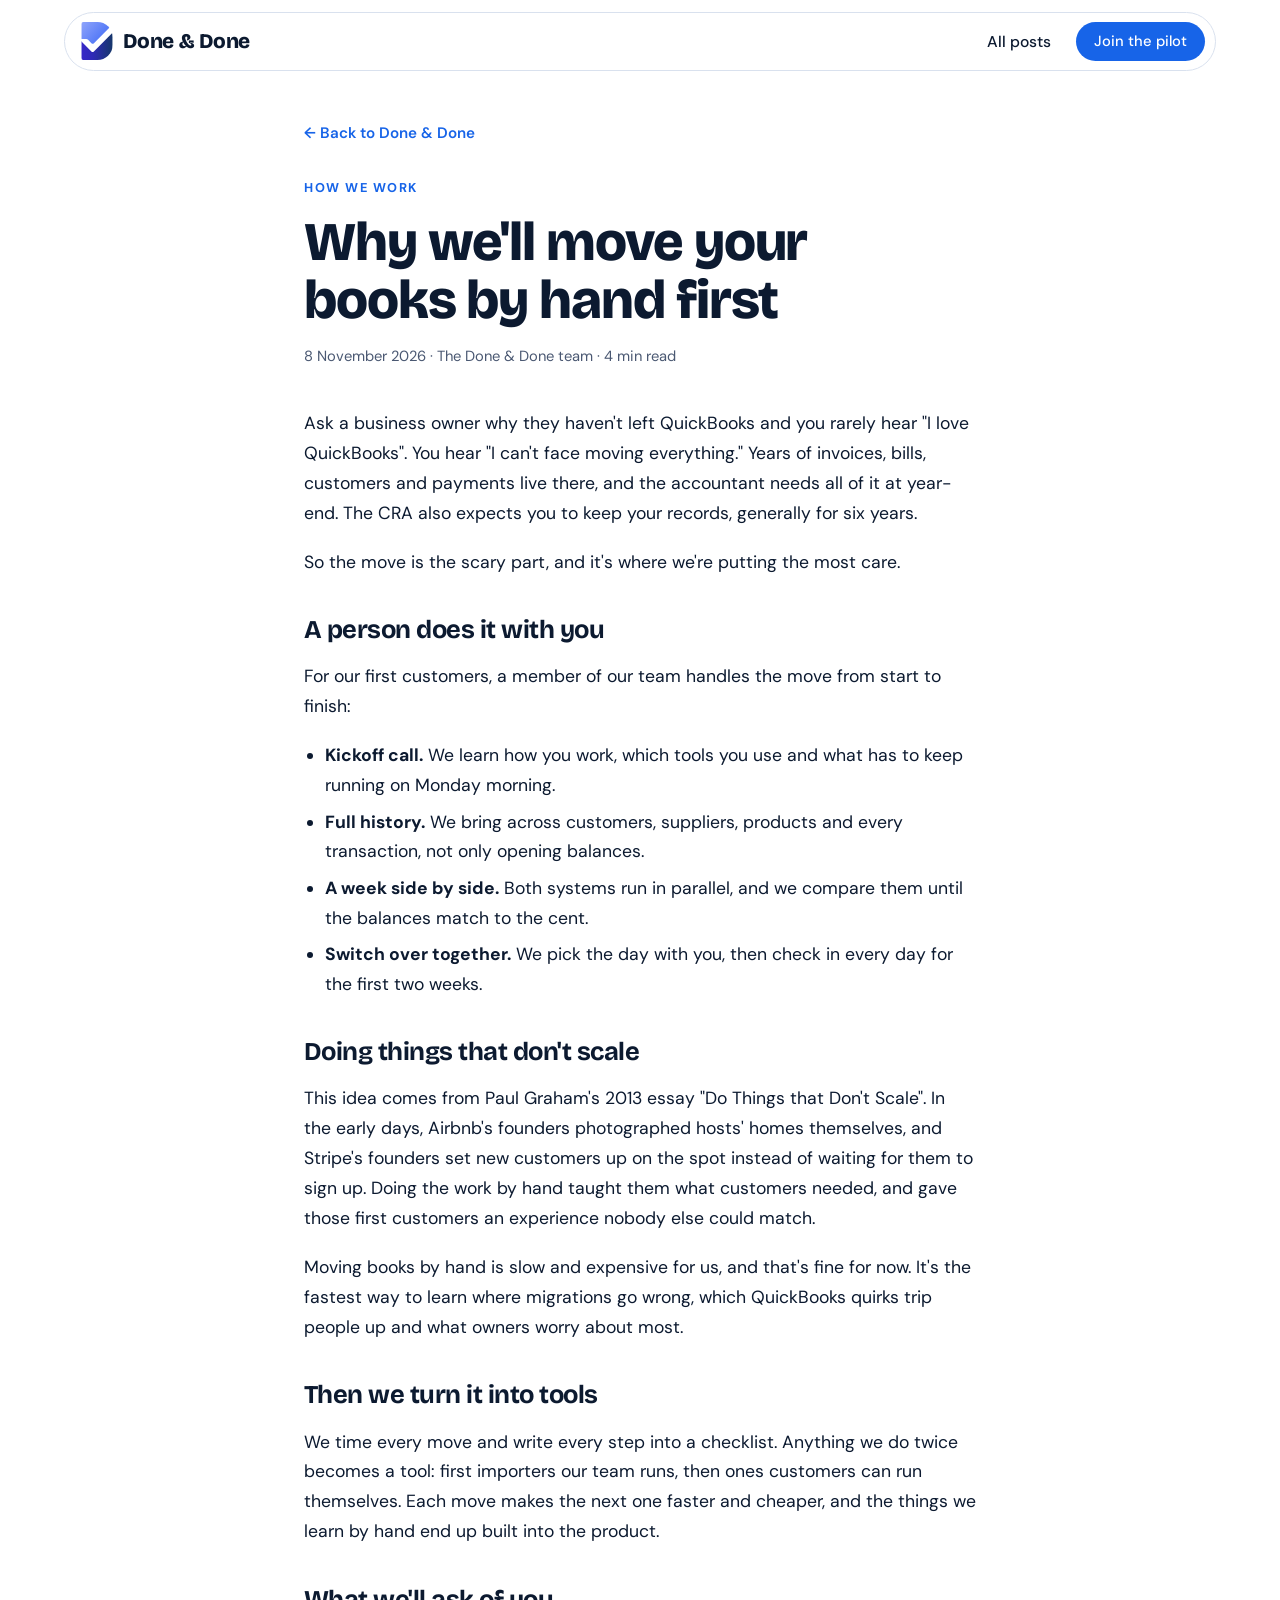
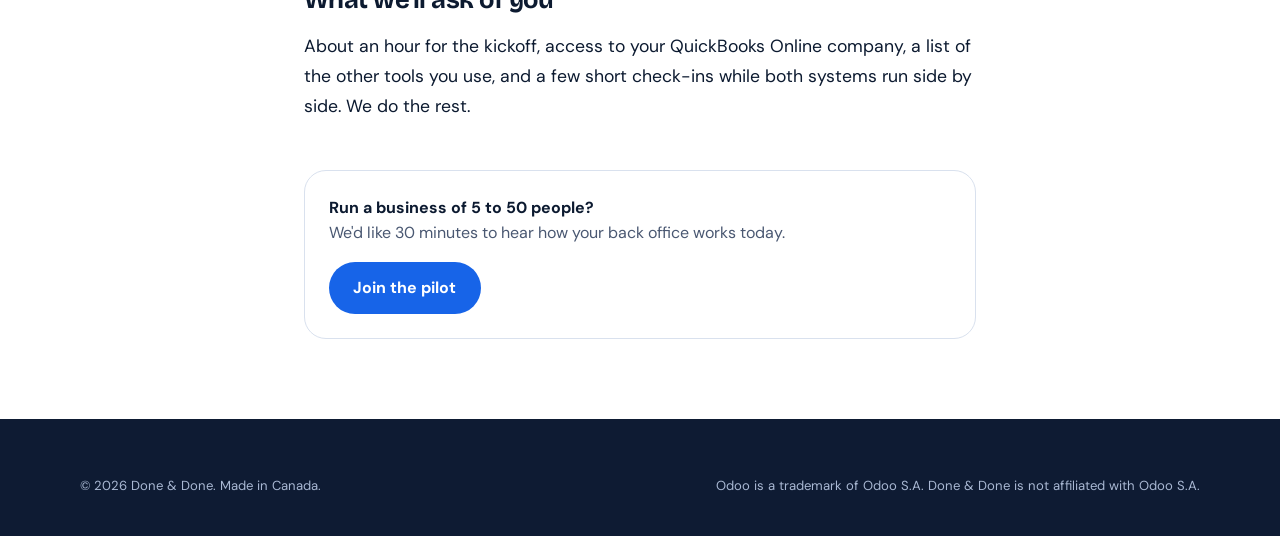
==== commit b607fcf3: "Switch to the final D-with-check logo New mark from D (11 Nov): a D split by a check-shaped gap. Upd" ====
--- a/blog/moving-your-books-by-hand.html
+++ b/blog/moving-your-books-by-hand.html
@@ -5,6 +5,10 @@
 <meta name="viewport" content="width=device-width, initial-scale=1, viewport-fit=cover">
 <title>Why we'll move your books by hand first · Done &amp; Done</title>
 <meta name="description" content="Switching systems is the scary part. For our first customers, a person does it with you.">
+<link rel="icon" href="../favicon.ico" sizes="32x32">
+<link rel="icon" href="../favicon.svg" type="image/svg+xml">
+<link rel="apple-touch-icon" href="../apple-touch-icon.png">
+<meta name="theme-color" content="#1764E8">
 <link rel="preconnect" href="https://fonts.googleapis.com">
 <link rel="preconnect" href="https://fonts.gstatic.com" crossorigin>
 <link rel="stylesheet" href="https://fonts.googleapis.com/css2?family=Bricolage+Grotesque:opsz,wght@12..96,500..800&family=DM+Sans:opsz,wght@9..40,400..700&family=DM+Mono:wght@400;500&display=swap">
@@ -14,11 +18,7 @@
 <header class="site-header post-header">
   <div class="nav-shell">
     <a class="brand" href="../" aria-label="Done &amp; Done, home">
-      <svg class="mark" viewBox="0 0 100 100" aria-hidden="true">
-        <defs><linearGradient id="dd-grad" x1="0" y1="0" x2="1" y2="1"><stop offset="0" stop-color="#2E8BFF"/><stop offset="1" stop-color="#0F55D6"/></linearGradient></defs>
-        <path class="mark-outer" d="M24 9 H50 A41 41 0 0 1 50 91 H24 Q11 91 11 78 V22 Q11 9 24 9 Z" fill="none" stroke="url(#dd-grad)" stroke-width="10" stroke-linejoin="round"/>
-        <path class="mark-inner" d="M37 30 H50 A20 20 0 0 1 50 70 H37 Z" fill="none" stroke="url(#dd-grad)" stroke-width="9" stroke-linejoin="round"/>
-      </svg>
+      <svg class="mark" viewBox="78 137 627 760" aria-hidden="true"><defs><linearGradient id="dd-top" gradientUnits="userSpaceOnUse" x1="78" y1="137" x2="520" y2="520"><stop offset="0" stop-color="#8FA4FB"/><stop offset="1" stop-color="#4A72F6"/></linearGradient><linearGradient id="dd-bot" gradientUnits="userSpaceOnUse" x1="78" y1="0" x2="705" y2="0"><stop offset="0" stop-color="#3828C8"/><stop offset=".35" stop-color="#3029B8"/><stop offset="1" stop-color="#16376A"/></linearGradient><clipPath id="dd-clip"><path d="M118 137H400C560 137 705 260 705 440V590C705 770 560 897 400 897H118Q78 897 78 857V177Q78 137 118 137Z"/></clipPath></defs><path class="mark-top" clip-path="url(#dd-clip)" fill="url(#dd-top)" d="M0 0H890L330 560Q305 585 280 560L213 493Q198 478 177 478H0Z"/><path class="mark-bottom" clip-path="url(#dd-clip)" fill="url(#dd-bot)" d="M0 447L279 726Q304 751 329 726L900 155V1024H0Z"/></svg>
       <span class="wordmark">Done &amp; Done</span>
     </a>
     <nav class="nav" aria-label="Main">
--- a/assets/site.css
+++ b/assets/site.css
@@ -102,16 +102,14 @@
 .brand .mark { width: 38px; height: 38px; flex: none; overflow: visible; }
 .wordmark { font-family: var(--font-display); font-weight: 800; font-size: 1.3rem; letter-spacing: -0.02em; white-space: nowrap; transition: opacity .3s ease, width .3s ease; }
 .site-header.is-floating .wordmark { opacity: 0; width: 0; overflow: hidden; }
-.mark-inner { transform-box: fill-box; transform-origin: 40% 50%; animation: mark-spin 7s cubic-bezier(.6,0,.3,1) infinite; }
-.mark-outer { transform-box: fill-box; transform-origin: 50% 50%; animation: mark-breathe 7s ease-in-out infinite; }
-@keyframes mark-spin {
-  0%, 30% { transform: rotate(0deg) translateX(0); }
-  42% { transform: rotate(-14deg) translateX(-3%); }
-  56% { transform: rotate(10deg) translateX(3%); }
-  68%, 100% { transform: rotate(0deg) translateX(0); }
-}
-@keyframes mark-breathe { 0%, 30%, 68%, 100% { transform: scale(1); } 49% { transform: scale(0.96); } }
-.brand:hover .mark-inner { animation-duration: 2.2s; }
+.brand .mark { width: 32px; }
+.mark-top, .mark-bottom { transition: transform .35s cubic-bezier(.3,.7,.3,1); }
+.mark-top { animation: mark-top 7s cubic-bezier(.6,0,.3,1) infinite; }
+.mark-bottom { animation: mark-bottom 7s cubic-bezier(.6,0,.3,1) infinite; }
+@keyframes mark-top { 0%, 34%, 62%, 100% { transform: none; } 46% { transform: translate(-14px, -14px); } }
+@keyframes mark-bottom { 0%, 34%, 62%, 100% { transform: none; } 46% { transform: translate(10px, 10px); } }
+.brand:hover .mark-top, .brand:hover .mark-bottom { animation-duration: 2.2s; }
+@media (prefers-reduced-motion: reduce) { .mark-top, .mark-bottom { animation: none; } }
 
 .nav { display: flex; align-items: center; gap: 0.25rem; }
 .nav > a, .menu-btn {
@@ -177,8 +175,8 @@
 .week ul { list-style: none; margin: 1rem 0 0; padding: 0; display: grid; grid-template-columns: repeat(2, minmax(0, 1fr)); gap: 0.9rem 1.5rem; }
 @media (max-width: 600px) { .week ul { grid-template-columns: minmax(0, 1fr); } }
 .week li { display: grid; grid-template-columns: 1.5rem minmax(0, 1fr); gap: 0.6rem; align-items: start; font-size: 0.95rem; }
-.tick { width: 1.5rem; height: 1.5rem; border-radius: 50%; background: var(--done); display: grid; place-items: center; }
-.tick svg { width: 0.85rem; height: 0.85rem; }
+.tick { --tell-size: 24px; --tell-color-done: var(--done); --tell-color-working: var(--blue); }
+.tick:not(:defined) { display: inline-block; width: 24px; height: 24px; border-radius: 6px; background: color-mix(in srgb, var(--done) 25%, transparent); }
 .week li s { color: var(--muted); }
 .week li small { display: block; color: var(--ink); font-size: 0.85rem; }
 
@@ -475,12 +473,10 @@
 .ps-bar { position: absolute; left: 0; bottom: 0; height: 3px; width: 0; background: #7FAEFF; }
 .ps-tab[aria-selected="true"] .ps-bar.run { animation: ps-progress var(--ps-dur, 6s) linear forwards; }
 @keyframes ps-progress { from { width: 0; } to { width: 100%; } }
-.ps-ico { width: 1.15rem; height: 1.15rem; border-radius: 50%; display: inline-grid; place-items: center; flex: none; }
-.ps-x { background: #E5484D; } .ps-check { background: #2FBF7A; }
-.ps-x::before, .ps-check::before { content: ""; width: 0.7rem; height: 0.7rem; background: #fff;
-  -webkit-mask: var(--m) center / contain no-repeat; mask: var(--m) center / contain no-repeat; }
-.ps-x { --m: url("data:image/svg+xml,%3Csvg xmlns='http://www.w3.org/2000/svg' viewBox='0 0 12 12'%3E%3Cpath d='M3 3l6 6M9 3l-6 6' stroke='black' stroke-width='2.2' stroke-linecap='round'/%3E%3C/svg%3E"); }
-.ps-check { --m: url("data:image/svg+xml,%3Csvg xmlns='http://www.w3.org/2000/svg' viewBox='0 0 12 12'%3E%3Cpath d='M2.5 6.2l2.4 2.4 4.6-5' fill='none' stroke='black' stroke-width='2.2' stroke-linecap='round' stroke-linejoin='round'/%3E%3C/svg%3E"); }
+.ps-ico { --tell-size: 24px; margin: -2px 0; --tell-color-error: #FF6B6F; --tell-color-done: #3CD08A; --tell-color-working: #7FAEFF; flex: none; }
+.ps-ico:not(:defined) { display: inline-block; width: 24px; height: 24px; border-radius: 5px; }
+.ps-x:not(:defined) { background: color-mix(in srgb, #E5484D 35%, transparent); }
+.ps-check:not(:defined) { background: color-mix(in srgb, #2FBF7A 35%, transparent); }
 .ps-panel { display: grid; grid-template-columns: minmax(0, 1fr) minmax(0, 1fr); gap: 2rem; align-items: center; animation: ps-in .6s cubic-bezier(.3,.7,.3,1); }
 @media (max-width: 880px) { .ps-panel { grid-template-columns: minmax(0, 1fr); } }
 @keyframes ps-in { from { opacity: 0; transform: translateY(12px); } to { opacity: 1; transform: none; } }
